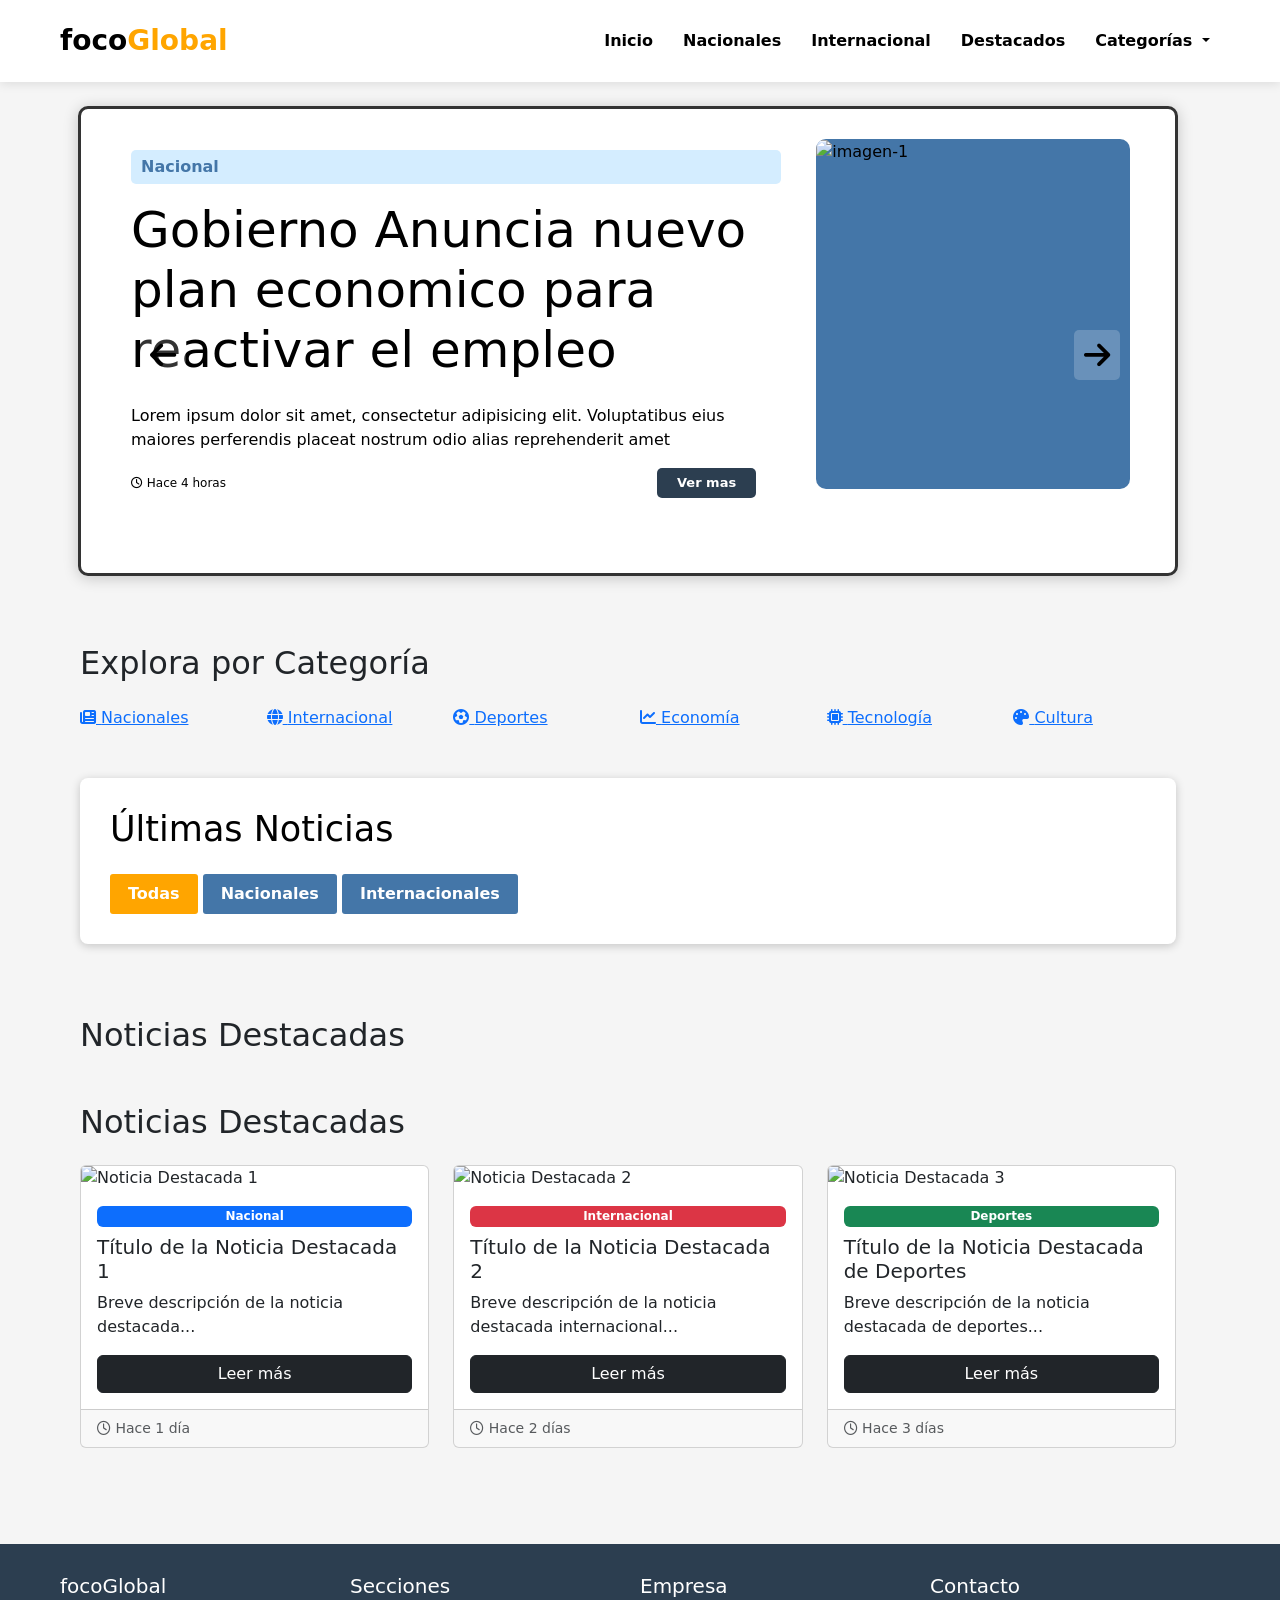
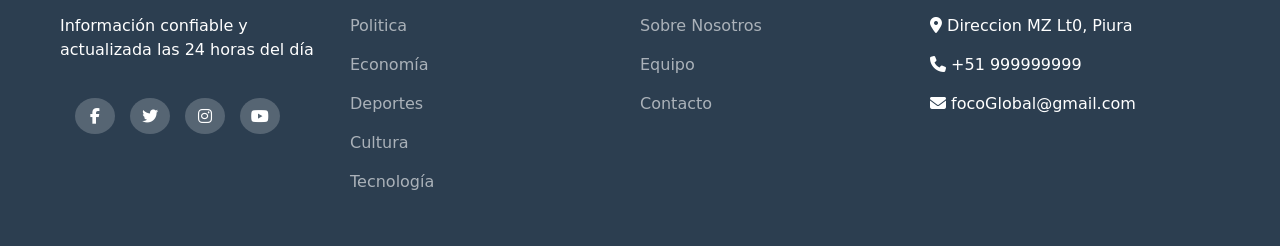
==== Publico/cate3.html @ e320c3e9 "Se movieron los archivos de categorias html y css a sus carpetas originales y se elimino la carpeta " ====
<!DOCTYPE html>
<html lang="en">

<head>
    <meta charset="UTF-8">
    <meta name="viewport" content="width=device-width, initial-scale=1.0">
    <title>Noticias-Inicio</title>
    <link href="https://cdn.jsdelivr.net/npm/bootstrap@5.3.5/dist/css/bootstrap.min.css" rel="stylesheet"
        integrity="sha384-SgOJa3DmI69IUzQ2PVdRZhwQ+dy64/BUtbMJw1MZ8t5HZApcHrRKUc4W0kG879m7" crossorigin="anonymous">
    <link rel="stylesheet" href="https://cdnjs.cloudflare.com/ajax/libs/font-awesome/6.4.0/css/all.min.css">

    <link rel="stylesheet" href="/Herramientas_Desarrollo/Css/nav.css">
    <link rel="stylesheet" href="/Herramientas_Desarrollo/Css/inicio.css">
</head>

<body>
    <nav>
        <div class="container">
            <div class="nav">
                <a href="inicio.html" class="logo">foco<span>Global</span></a>
                <ul class="nav-links">
                    <li><a href="inicio.html" class="active">Inicio</a></li>
                    <li><a href="#">Nacionales</a></li>
                    <li><a href="#">Internacional</a></li>
                    <li><a href="destacados.html">Destacados</a></li>
                    <li class="dropdown">
                        <button class="mi-boton-categoria btn btn-secondary dropdown-toggle" type="button"
                            id="dropdownMenuButton" data-bs-toggle="dropdown" aria-expanded="false">
                            Categorías
                        </button>
                        <ul class="dropdown-menu" aria-labelledby="dropdownMenuButton">
                            <li><a class="dropdown-item" href="#">Nacionales</a></li>
                            <li><a class="dropdown-item" href="#">Internacionales</a></li>
                        </ul>
                    </li>
                </ul>
                <button class="fas fa-bars"></button>
            </div>
        </div>
    </nav>

    <main class="mb-5">
        <div class="container">
            <div class="row">
                <div class="col-12 ultimo mt-4">
                    <div class="carrusel_contenido active">
                        <div class="imagen mb-4">
                            <img src="imagenes/logo.jpg" alt="imagen-1">
                        </div>
                        <div class="contenido-noticia">
                            <span class="categoria nacionales">Nacional</span>
                            <h3 class="py-3">Gobierno Anuncia nuevo plan economico para reactivar el empleo</h3>
                            <p>Lorem ipsum dolor sit amet, consectetur adipisicing elit. Voluptatibus eius
                                maiores perferendis placeat nostrum odio alias reprehenderit amet </p>
                            <div class="metas mb-1">
                                <span><i class="far fa-clock"></i> Hace 4 horas</span>
                                <button class="vermas">Ver mas</button>
                            </div>
                        </div>
                    </div>
                    </div>
                <div class="botones">
                    <button class="fas fa-arrow-right" id="siguiente"></button>
                    <button class="fas fa-arrow-left" id="retroceder"></button>
                </div>
            </div>

            <section class="container mt-5 categorias-section">
                <h2 class="mb-4">Explora por Categoría</h2>
                <div class="row row-cols-2 row-cols-md-4 row-cols-lg-6 g-3">
                    <div class="col">
                        <a href="#" class="categoria-card">
                            <i class="fas fa-newspaper categoria-icon"></i>
                            <span>Nacionales</span>
                        </a>
                    </div>
                    <div class="col">
                        <a href="#" class="categoria-card">
                            <i class="fas fa-globe categoria-icon"></i>
                            <span>Internacional</span>
                        </a>
                    </div>
                    <div class="col">
                        <a href="#" class="categoria-card">
                            <i class="fas fa-futbol categoria-icon"></i>
                            <span>Deportes</span>
                        </a>
                    </div>
                    <div class="col">
                        <a href="#" class="categoria-card">
                            <i class="fas fa-chart-line categoria-icon"></i>
                            <span>Economía</span>
                        </a>
                    </div>
                    <div class="col">
                        <a href="#" class="categoria-card">
                            <i class="fas fa-microchip categoria-icon"></i>
                            <span>Tecnología</span>
                        </a>
                    </div>
                    <div class="col">
                        <a href="#" class="categoria-card">
                            <i class="fas fa-palette categoria-icon"></i>
                            <span>Cultura</span>
                        </a>
                    </div>
                    </div>
            </section>

            <div class="container mt-5">
                <div class="row mb-4">
                    <div class="col-12">
                        <div class="sesiones">
                            <h2 class="sesion mb-4">Últimas Noticias</h2>
                            <div class="botones-filtro">
                                <button class="btn active" data-filtro="all">Todas</button>
                                <button class="btn" data-filtro="nacionales">Nacionales</button>
                                <button class="btn" data-filtro="internacionales">Internacionales</button>
                            </div>
                        </div>
                    </div>
                </div>
                <div class="row noticias-grid">
                    </div>
            </div>

            <section class="container mt-5 mb-5 noticias-destacadas-home">
                <h2 class="mb-4">Noticias Destacadas</h2>
                <div class="row row-cols-1 row-cols-md-2 row-cols-lg-3 g-4">
                    </div>
            </section>
            <section class="container mt-5 mb-5">
                <h2 class="mb-4">Noticias Destacadas</h2>
                <div class="row row-cols-1 row-cols-md-2 row-cols-lg-3 g-4">
                    <div class="col">
                        <div class="card h-100 noticia-destacada">
                            <img src="imagenes/logo.jpg" class="card-img-top" alt="Noticia Destacada 1">
                            <div class="card-body d-flex flex-column">
                                <span class="badge bg-primary mb-2 nacionales">Nacional</span>
                                <h5 class="card-title">Título de la Noticia Destacada 1</h5>
                                <p class="card-text">Breve descripción de la noticia destacada...</p>
                                <a href="#" class="btn btn-dark mt-auto ver-mas-bootstrap">Leer más</a>
                            </div>
                            <div class="card-footer text-muted small">
                                <i class="far fa-clock"></i> Hace 1 día
                            </div>
                        </div>
                    </div>
                    <div class="col">
                        <div class="card h-100 noticia-destacada">
                            <img src="imagenes/logo.jpg" class="card-img-top" alt="Noticia Destacada 2">
                            <div class="card-body d-flex flex-column">
                                <span class="badge bg-danger mb-2 internacionales">Internacional</span>
                                <h5 class="card-title">Título de la Noticia Destacada 2</h5>
                                <p class="card-text">Breve descripción de la noticia destacada internacional...</p>
                                <a href="#" class="btn btn-dark mt-auto ver-mas-bootstrap">Leer más</a>
                            </div>
                            <div class="card-footer text-muted small">
                                <i class="far fa-clock"></i> Hace 2 días
                            </div>
                        </div>
                    </div>
                    <div class="col">
                        <div class="card h-100 noticia-destacada">
                            <img src="imagenes/logo.jpg" class="card-img-top" alt="Noticia Destacada 3">
                            <div class="card-body d-flex flex-column">
                                <span class="badge bg-success mb-2 deportes">Deportes</span>
                                <h5 class="card-title">Título de la Noticia Destacada de Deportes</h5>
                                <p class="card-text">Breve descripción de la noticia destacada de deportes...</p>
                                <a href="#" class="btn btn-dark mt-auto ver-mas-bootstrap">Leer más</a>
                            </div>
                            <div class="card-footer text-muted small">
                                <i class="far fa-clock"></i> Hace 3 días
                            </div>
                        </div>
                    </div>
                </div>
            </section>
        </div>
    </main>

    <footer>
        <div class="container">
            <div class="row">
                <div class="col-12 col-sm-6 col-md-6 col-lg-3 mb-3">
                    <h4 class="logo mb-3">focoGlobal</h4>
                    <p>Información confiable y actualizada las 24 horas del día</p>
                    <div class="redes">
                        <button class="fab fa-facebook-f"></button>
                        <button class="fab fa-twitter"></button>
                        <button class="fab fa-instagram"></button>
                        <button class="fab fa-youtube"></button>
                    </div>
                </div>
                <div class="col-12 col-sm-6 col-md-6 col-lg-3 mb-3">
                    <h4 class="titulo mb-3">Secciones</h4>
                    <ul class="aparts">
                        <li><a href="">Politica</a></li>
                        <li><a href="">Economía</a></li>
                        <li><a href="">Deportes</a></li>
                        <li><a href="">Cultura</a></li>
                        <li><a href="">Tecnología</a></li>
                    </ul>
                </div>
                <div class="col-12 col-sm-6 col-md-6 col-lg-3 mb-3">
                    <h4 class="titulo mb-3">Empresa</h4>
                    <ul class="aparts">
                        <li><a href="">Sobre Nosotros</a></li>
                        <li><a href="">Equipo</a></li>
                        <li><a href="">Contacto</a></li>
                    </ul>
                </div>
                <div class="col-12 col-sm-6 col-md-6 col-lg-3 mb-3">
                    <h4 class="titulo mb-3">Contacto</h4>
                    <ul class="aparts">
                        <li><i class="fas fa-map-marker-alt"></i> Direccion MZ Lt0, Piura</li>
                        <li><i class="fas fa-phone"></i> +51 999999999</li>
                        <li><i class="fas fa-envelope"></i> focoGlobal@gmail.com</li>
                    </ul>
                </div>
            </div>
        </div>
    </footer>
    <script>
        document.querySelector(".fas").addEventListener("click", () => {
            document.querySelector(".nav-links").classList.toggle("active");
        });
    </script>

    <script>
        document.querySelectorAll(".botones-filtro .btn").forEach(button => {
            button.addEventListener("click", () => {
                document.querySelectorAll(" .botones-filtro .btn").forEach(btn => btn.classList.remove("active"));
                button.classList.add("active")

                const filtro = button.getAttribute("data-filtro");

                document.querySelectorAll(".noticias-grid .columna").forEach(
                    caja => {
                        if (filtro == "all") {
                            caja.style.display = "block";
                        } else {
                            if (caja.getAttribute("data-categoria") == filtro) {
                                caja.style.display = "block"
                            } else {
                                caja.style.display = "none"
                            }
                        }
                    }
                )
            })
        })
    </script>
    <script>
        document.addEventListener("DOMContentLoaded", function () {
            const slides = document.querySelectorAll('.carrusel_contenido');
            const siguiente = document.getElementById('siguiente');
            const retroceder = document.getElementById('retroceder');
            let indiceActual = 0;

            function mostrarSlide(index) {
                slides.forEach((slide, i) => {
                    slide.classList.remove('active');
                    slide.style.display = 'none';
                });
                slides[index].classList.add('active');
                slides[index].style.display = 'flex';
            }

            siguiente.addEventListener('click', () => {
                indiceActual = (indiceActual + 1) % slides.length;
                mostrarSlide(indiceActual);
            });

            retroceder.addEventListener('click', () => {
                indiceActual = (indiceActual - 1 + slides.length) % slides.length;
                mostrarSlide(indiceActual);
            });
            mostrarSlide(indiceActual);
        });
    </script>
    <script src="https://cdn.jsdelivr.net/npm/bootstrap@5.3.5/dist/js/bootstrap.bundle.min.js"
        integrity="sha384-k6d4wzSIapyDyv1kpU366/PK5hCdSbCRGRCMv+eplOQJWyd1fbcAu9OCUj5zNLiq"
        crossorigin="anonymous"></script>
</body>

</html>
---- Herramientas_Desarrollo/Css/nav.css ----
* {
    margin: 0;
    padding: 0;
    box-sizing: border-box;
}

nav {
    background-color: white;
    box-shadow: 0 2px 10px rgb(0, 0, 0, 0.1);
    position: sticky;
    top: 0;
    z-index: 1000;
}
body{
    min-height: 100vh;
    display: flex;
    justify-content: space-between;
    flex-direction: column;
    background-color: #F5F5F5;
}

.container {
    max-width: 1200px;
    width: 100%;

    .nav {
        display: flex;
        justify-content: space-between;
        align-items: center;
        padding: 20px 0px;

        .logo {
            font-size: 28px;
            font-weight: 600;
            text-decoration: none;
            color: black;

            span {
                color: orange;
            }
        }

        .logo:hover{
            color: orange;
            transition: 0.3s all ease-in-out;
        }

        .nav-links {
            display: flex;
            list-style: none;
            padding: 0 10px;
            margin: 8px 0;

            li a {
                margin-left: 30px;
                text-decoration: none;
                color: black;
                font-weight: 600;
            }

            li a:hover{
                color: orange;
                transition: 0.3s all ease-in-out;
            }
        }

        .fas {
            display: none;
            padding: 10px;
            font-size: 20px;
            border: none;
            background-color: white;
        }

        @media(max-width: 768px){
            nav{
                z-index: 100;
            }
            
            .nav-links{
                position: fixed;
                background-color: white;
                display: flex;
                flex-direction: column;
                text-align: start;

                top: 72px;
                left: -500px;
                height: 100vh;
                padding: 10px 20px;
                transition: 0.6s all ease-in-out;

                li{
                    padding: 13px 30px;
                }
            }

            .fas{
                display: block;
            }
            .active{
                transition: 0.6s all ease-in-out;
                left: -50px;
            }
        }
    }
}



footer{
    background-color: #2C3E50;
    color: white;
    padding: 30px 0 20px;
}

.container{
    width: 100%;
    padding: 0 20px;

    .row{
        width: 100%;

        .col-12, .col-md-3{
            .logo, .titulo{
                color: white;
                text-decoration: none;
                font-size: 20px;
                font-weight: 500;
            }

            .redes{
                display: flex;
                justify-content: flex-start;
                align-items: center;
                padding: 20px 0;
            

                button{
                    padding: 10px;
                    width: 40px;
                    border-radius: 50%;
                    border: none;
                    background-color: rgb(255, 255, 255, 0.2);
                    color: white;
                    margin-left: 15px;
                    transition: 0.2s all ease-in-out;
                }

                button:hover{
                    background-color: rgb(82, 171, 207);
                    position: relative;
                    transform: translateY(-3px);
                }
            }

            .aparts{
                list-style: none;
                padding: 0;

                li a{
                    text-decoration: none;
                    color: rgb(255, 255, 255, 0.6);
                }

                li{
                    margin-bottom: 15px;
                    color: rgb(255, 255, 255);
                }

                li a:hover{
                    color: white;
                    transition: 0.3s all ease-in-out;
                }
            }
        }

    }
}

.nav-links li.dropdown > button.mi-boton-categoria.btn.dropdown-toggle {
    background: none !important; /* Elimina el fondo */
    color: black !important; /* Asegura que el color del texto sea negro (como tus otros enlaces) */
    border: none !important; /* Elimina el borde */
    padding: 0 !important; /* Elimina el padding del botón */
    margin-left: 30px !important; /* Aplica el mismo margen izquierdo que tus otros enlaces */
    font-weight: 600 !important; /* Aplica la misma negrita que tus otros enlaces */
    text-decoration: none !important; /* Evita cualquier decoración de texto */
    box-shadow: none !important; /* Elimina cualquier sombra */
    -webkit-appearance: none !important; /* Para algunos navegadores */
    -moz-appearance: none !important; /* Para Firefox */
    appearance: none !important; /* Estilo base para apariencia nativa */
    cursor: pointer; /* Asegura que el cursor sea de puntero al pasar por encima */
}

.nav-links li.dropdown > button.mi-boton-categoria.btn.dropdown-toggle:hover {
    color: orange !important; /* Aplica el mismo color naranja al pasar el ratón */
    transition: 0.3s all ease-in-out !important; /* Aplica la misma transición */
    background: none !important; /* Asegura que no aparezca un fondo al hacer hover */
}

/* Estilos para el menú desplegable (si necesitas ajustarlo) */
.dropdown-menu {
    /* Aquí puedes ajustar el estilo del menú desplegable si es necesario */
    border: 1px solid #ccc; /* Ejemplo: mantener un borde para el menú */
    box-shadow: 0px 8px 16px 0px rgba(0,0,0,0.2); /* Ejemplo: mantener una sombra para el menú */
    /* ... otros estilos del menú ... */
}
---- Herramientas_Desarrollo/Css/inicio.css ----
* {
    padding: 0;
    margin: 0;
    box-sizing: border-box;
}

.sesiones {
    box-shadow: 0 2px 10px rgb(0, 0, 0, 0.2);
    padding: 30px;
    border-radius: 8px;
    background-color: white;

    .sesion {
        font-size: 35px;
        color: black;
    }

    .botones {
        display: flex;
        gap: 15px;
    }

    .btn {
        padding: 8px 18px;
        background-color: #4476a8;
        border: none;
        border-radius: 3px;
        color: white;
        font-weight: 600;
        transition: 0.3s all ease-in-out;
    }

    .btn:hover {
        background-color: #2C3E50;
        transform: translateY(-5px);
    }

    .active {
        background-color: orange;
        color: white;
    }

    .active:hover {
        background-color: orange;
    }
}


.ultimo {
    background-color: rgb(255, 255, 255);
    height: 470px;
    border-radius: 10px;
    padding: 30px;
    position: relative;
    margin: 20px auto;
    border: 3px solid #333;
    overflow: hidden;
    border-radius: 10px;
    box-shadow: 0 2px 15px rgb(0, 0, 0, 0.2);
    width: 1100px;
}

#siguiente {
    position: absolute;
    right: 150px;
    top: 320px;
    border: none;
    background-color: rgb(255, 255, 255, 0.2);
    color: black;
    padding: 10px;
    margin: 10px;
    border-radius: 5px;
    font-size: 30px;
}

#retroceder {
    position: absolute;
    left: 130px;
    top: 320px;
    border: none;
    background-color: rgb(255, 255, 255, 0.2);
    color: black;
    padding: 10px;
    margin: 10px;
    border-radius: 5px;
    font-size: 30px;
}

.carrusel_contenido {
    display: none;
    transition: all 0.5s ease-in-out;
    flex-direction: row-reverse;
    color: black;

    .contenido-noticia {
        padding: 0 20px;
        display: flex;
        justify-content: center;
        flex-direction: column;

    }

    .imagen {
        width: 800px;
        height: 350px;
        background-color: #4476a8;
        border-radius: 10px;
        overflow: hidden;
        margin: 0 15px;

        img {
            object-fit: cover;
            width: 100%;
            height: 100%;
        }
    }

    .categoria {
        padding: 5px 10px;
        border-radius: 5px;
        font-weight: 600;
        display: flex;
    }

    .nacionales {
        background-color: #D4EDFF;
        color: #4476a8;
    }

    .internacionales {
        background-color: #FFE8E8;
        color: #CB2333;
    }

    h3 {
        font-size: 50px;
        padding: 10px 0;
    }

    p {
        display: -webkit-box;
        -webkit-line-clamp: 3;
        line-clamp: 3;
        -webkit-box-orient: vertical;
        overflow: hidden;
        text-overflow: ellipsis;
    }

    .metas {
        display: flex;
        justify-content: space-between;
        align-items: center;
        padding: 0 25px 0 0;

        span {
            font-size: 12px;
        }

        .vermas {
            padding: 5px 20px;
            border: none;
            border-radius: 5px;
            background-color: #2C3E50;
            color: white;
            font-weight: 600;
            font-size: 13px;
        }
    }


}

.destacados {
    background-color: white;
    box-shadow: 0 2px 10px rgb(0, 0, 0, 0.15);
    padding: 10px 15px;
    border-radius: 8px;
}

.news {
    background-color: white;
    border-radius: 8px;
    box-shadow: 0 2px 10px rgb(0, 0, 0, 0.15);
    overflow: hidden;
    max-height: 490px;
    display: flex;
    flex-direction: column;
    justify-content: center;
    cursor: pointer;
    transition: 0.3s all ease-in-out;

    .contenido-noticia {
        display: flex;
        justify-content: space-around;
        flex-direction: column;
        padding: 15px 20px;

        .categoria {
            padding: 5px 10px;
            border-radius: 5px;
            font-weight: 600;
        }

        .nacionales {
            background-color: #D4EDFF;
            color: #4476a8;
        }

        .internacionales {
            background-color: #FFE8E8;
            color: #CB2333;
        }

        h3 {
            font-size: 20px;
            padding: 10px 0;
        }

        p {
            text-align: justify;
            display: -webkit-box;
            -webkit-line-clamp: 3;
            line-clamp: 3;
            -webkit-box-orient: vertical;
            overflow: hidden;
            text-overflow: ellipsis;
        }
    }

    .imagen {
        height: 160px;

        img {
            width: 100%;
            height: 100%;
            object-fit: cover;
        }
    }

    .metas {
        display: flex;
        justify-content: space-between;
        align-items: center;

        .vermas {
            padding: 5px 20px;
            border: none;
            border-radius: 5px;
            background-color: #2C3E50;
            color: white;
            font-weight: 600;
            font-size: 13px;
        }

        span {
            font-size: 12px;
        }
    }
}


.columna:nth-of-type(1) {
    width: 100%;

    .news {
        display: flex;
        flex-direction: row;
    }

    .imagen {
        width: 300px;
        height: 100%;

        img {
            object-fit: cover;
            width: inherit;
            height: inherit;
        }
    }

    .contenido-noticia {
        padding: 20px;

        h3 {
            padding: 10px 0;
            font-size: 20px;
        }

        .metas {
            padding: 10px 0;
            font-size: 15px;
        }
    }
}

.news:hover {
    transform: translateY(-2px);
}

.destacados {
    padding: 15px;

    .noticias {
        margin-left: 10px;
        padding: 0;
    }

    h4 {
        font-size: 25px;
        color: #2C3E50;
        padding: 10px 0 15px 0;
        border-bottom: 1px solid rgb(0, 0, 0, 0.2);
    }

    .destacadas {
        display: flex;
        border-bottom: 1px solid rgb(0, 0, 0, 0.2);
        padding: 10px 0 15px 0;

        h5 {
            color: black;
            font-size: 15px;
        }

        .imagen {
            width: 100px;
            height: 100px;

            img {
                width: inherit;
                height: inherit;
                object-fit: contain;
            }
        }

        .contenido {
            display: flex;
            justify-content: space-between;
            align-items: ce;
            flex-direction: column;
            padding: 5px 0;
            font-size: 12px;
        }
    }
}

@media(max-width: 768px) {
    .botones {
        display: flex;
        flex-direction: column;
    }


    .columna:nth-of-type(1) {

        .news {
            display: flex;
            flex-direction: column;
            justify-content: center;
            align-items: center;
            max-height: 650px;
        }

        .imagen {
            background-color: #CB2333;
            height: 200px;
            width: 100%;
        }

        .contenido-noticia {
            padding: 20px;

            h3 {
                padding: 10px 0;
                font-size: 20px;
            }

            .metas {
                padding: 10px 0;
                font-size: 15px;
            }
        }
    }

}
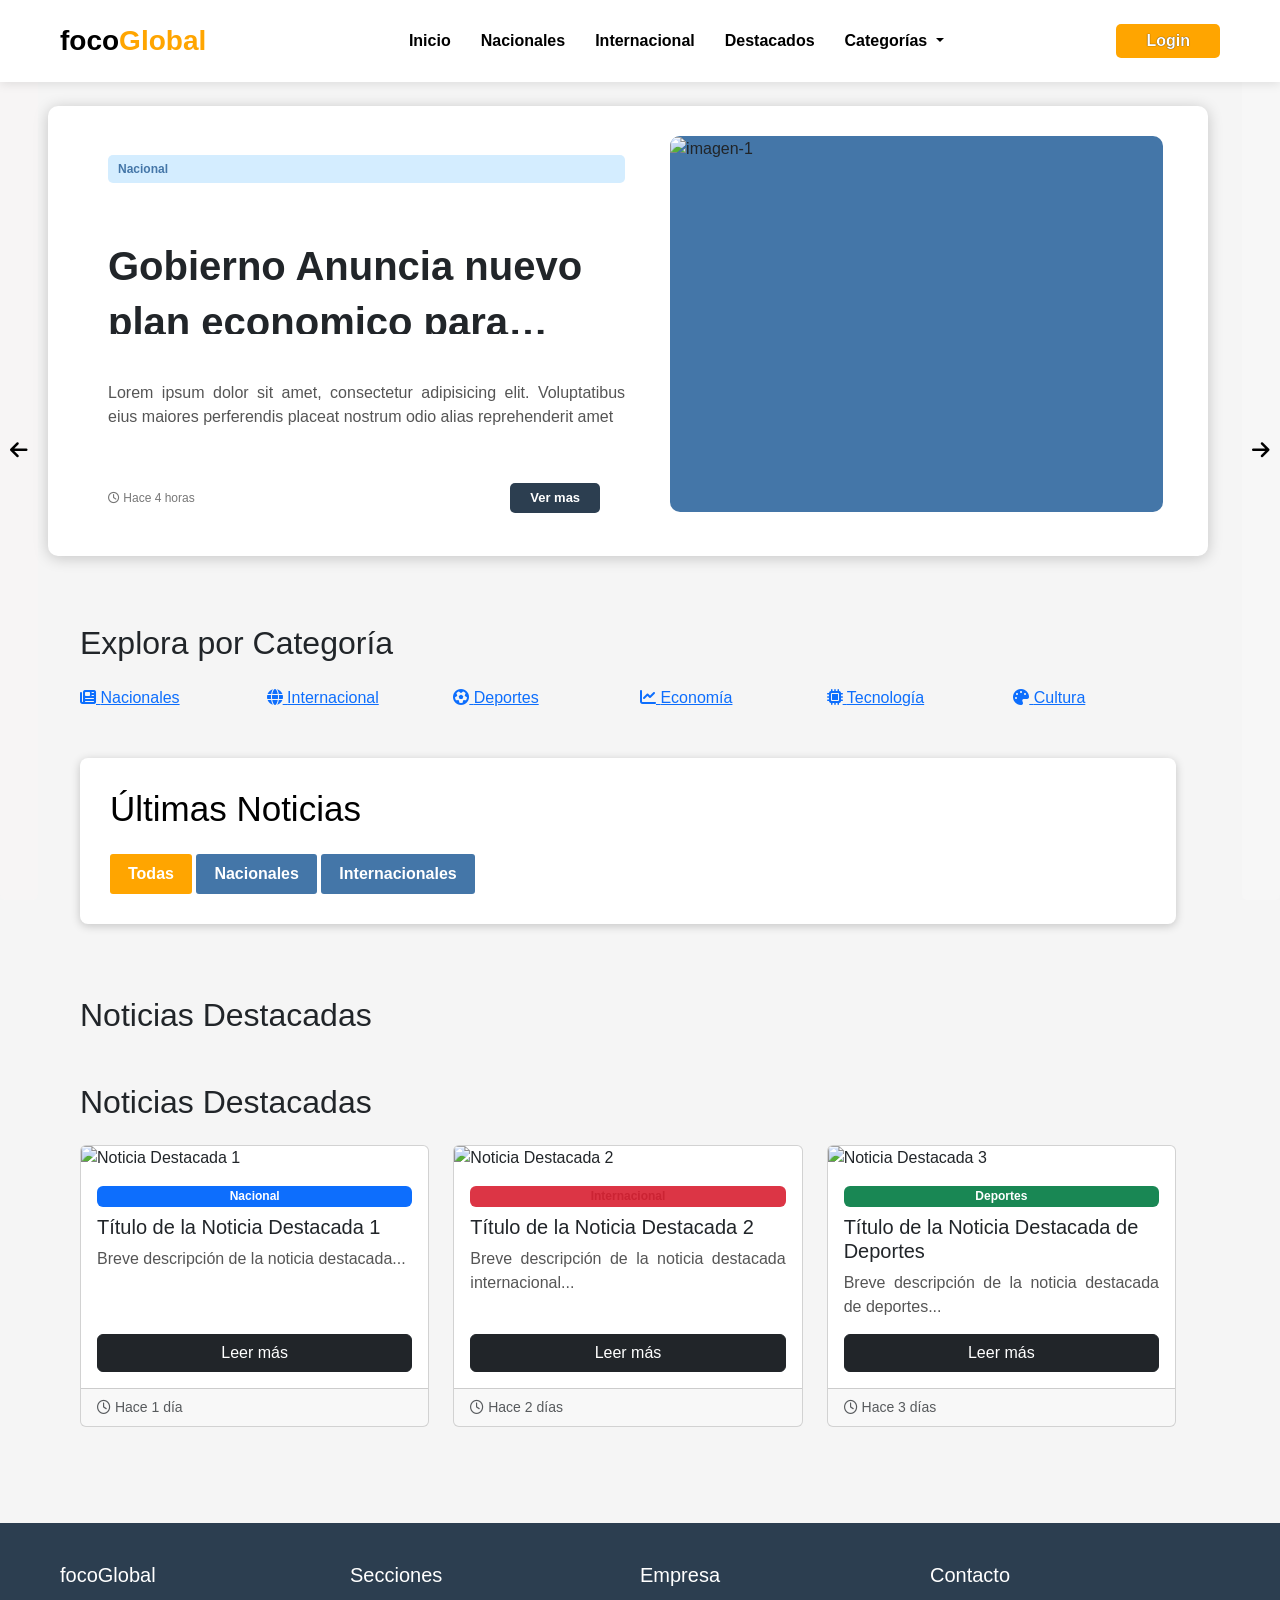
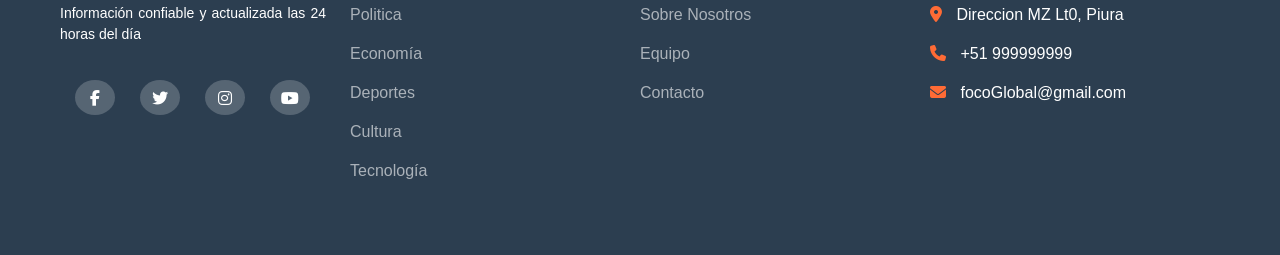
==== commit dd4bb2ba: "modificacion de archivos en la conexion de sus estilos" ====
--- a/Publico/cate3.html
+++ b/Publico/cate3.html
@@ -9,8 +9,10 @@
         integrity="sha384-SgOJa3DmI69IUzQ2PVdRZhwQ+dy64/BUtbMJw1MZ8t5HZApcHrRKUc4W0kG879m7" crossorigin="anonymous">
     <link rel="stylesheet" href="https://cdnjs.cloudflare.com/ajax/libs/font-awesome/6.4.0/css/all.min.css">
 
-    <link rel="stylesheet" href="/Herramientas_Desarrollo/Css/nav.css">
-    <link rel="stylesheet" href="/Herramientas_Desarrollo/Css/inicio.css">
+    <link rel="stylesheet" href="/Css/nav.css">
+    <link rel="stylesheet" href="/Css/inicio.css">
+    <link rel="stylesheet" href="/Css/destacados.css">
+    <link rel="stylesheet" href="/Css/registro.css">
 </head>
 
 <body>
@@ -18,27 +20,31 @@
         <div class="container">
             <div class="nav">
                 <a href="inicio.html" class="logo">foco<span>Global</span></a>
+
                 <ul class="nav-links">
-                    <li><a href="inicio.html" class="active">Inicio</a></li>
-                    <li><a href="#">Nacionales</a></li>
-                    <li><a href="#">Internacional</a></li>
-                    <li><a href="destacados.html">Destacados</a></li>
+                    <li><a href="/Publico/inicio.html">Inicio</a></li>
+                    <li><a href="/Publico/Nacional.html">Nacionales</a></li>
+                    <li><a href="/Publico/Internacional.html">Internacional</a></li>
+                    <li><a href="/Publico/destacados.html">Destacados</a></li>
                     <li class="dropdown">
                         <button class="mi-boton-categoria btn btn-secondary dropdown-toggle" type="button"
                             id="dropdownMenuButton" data-bs-toggle="dropdown" aria-expanded="false">
                             Categorías
                         </button>
                         <ul class="dropdown-menu" aria-labelledby="dropdownMenuButton">
-                            <li><a class="dropdown-item" href="#">Nacionales</a></li>
-                            <li><a class="dropdown-item" href="#">Internacionales</a></li>
+                            <li><a class="dropdown-item" href="/Publico/cate3.html">Nacionales</a></li>
+                            <li><a class="dropdown-item" href="/Publico/categorias2.html">Internacionales</a></li>
                         </ul>
                     </li>
+
                 </ul>
+
+                <a class="login" href="/Publico/login.html">Login</a>
+
                 <button class="fas fa-bars"></button>
             </div>
         </div>
     </nav>
-
     <main class="mb-5">
         <div class="container">
             <div class="row">
@@ -184,7 +190,9 @@
             <div class="row">
                 <div class="col-12 col-sm-6 col-md-6 col-lg-3 mb-3">
                     <h4 class="logo mb-3">focoGlobal</h4>
-                    <p>Información confiable y actualizada las 24 horas del día</p>
+
+                    <p class="anuncios">Información confiable y actualizada las 24 horas del día</p>
+
                     <div class="redes">
                         <button class="fab fa-facebook-f"></button>
                         <button class="fab fa-twitter"></button>
@@ -192,8 +200,10 @@
                         <button class="fab fa-youtube"></button>
                     </div>
                 </div>
+
                 <div class="col-12 col-sm-6 col-md-6 col-lg-3 mb-3">
                     <h4 class="titulo mb-3">Secciones</h4>
+
                     <ul class="aparts">
                         <li><a href="">Politica</a></li>
                         <li><a href="">Economía</a></li>
@@ -202,6 +212,7 @@
                         <li><a href="">Tecnología</a></li>
                     </ul>
                 </div>
+
                 <div class="col-12 col-sm-6 col-md-6 col-lg-3 mb-3">
                     <h4 class="titulo mb-3">Empresa</h4>
                     <ul class="aparts">
@@ -221,6 +232,7 @@
             </div>
         </div>
     </footer>
+
     <script>
         document.querySelector(".fas").addEventListener("click", () => {
             document.querySelector(".nav-links").classList.toggle("active");
--- a/Css/nav.css
+++ b/Css/nav.css
@@ -0,0 +1,232 @@
+* {
+    margin: 0;
+    padding: 0;
+    box-sizing: border-box;
+}
+
+nav {
+    background-color: white;
+    box-shadow: 0 2px 10px rgb(0, 0, 0, 0.1);
+    position: sticky;
+    top: 0;
+    z-index: 1000;
+}
+body{
+    min-height: 100vh;
+    display: flex;
+    justify-content: space-between;
+    flex-direction: column;
+    background-color: #F5F5F5;
+}
+
+.container {
+    max-width: 1200px;
+    width: 100%;
+
+    .nav {
+        display: flex;
+        justify-content: space-between;
+        align-items: center;
+        padding: 20px 0px;
+
+        .logo {
+            font-size: 28px;
+            font-weight: 600;
+            text-decoration: none;
+            color: black;
+
+            span {
+                color: orange;
+            }
+        }
+
+        .logo:hover{
+            color: orange;
+            transition: 0.3s all ease-in-out;
+        }
+
+        .nav-links {
+            display: flex;
+            list-style: none;
+            padding: 0 10px;
+            margin: 8px 0;
+
+            li a {
+                margin-left: 30px;
+                text-decoration: none;
+                color: black;
+                font-weight: 600;
+            }
+
+            li a:hover{
+                color: orange;
+                transition: 0.3s all ease-in-out;
+            }
+        }
+
+        .fas {
+            display: none;
+            padding: 10px;
+            font-size: 20px;
+            border: none;
+            background-color: white;
+        }
+
+        .login{
+            padding: 5px 30px;
+            background-color: orange;
+            color: white;
+            font-weight: bold;
+            border-radius: 5px;
+            border: none;
+            text-shadow: 0px 0px 1px black;
+            text-decoration: none;
+        }
+
+        @media(max-width: 800px){
+            .login{
+                order: 3;
+            }
+            .logo{
+                order: 2;
+            }
+
+            nav{
+                z-index: 100;
+            }
+            
+            .nav-links{
+                position: fixed;
+                background-color: white;
+                display: flex;
+                flex-direction: column;
+                text-align: start;
+
+                top: 72px;
+                left: -500px;
+                height: 100vh;
+                padding: 10px 20px;
+                transition: 0.6s all ease-in-out;
+
+                li{
+                    padding: 13px 30px;
+                }
+            }
+
+            .fas{
+                display: block;
+                order: 1;
+            }
+            .active{
+                transition: 0.6s all ease-in-out;
+                left: -50px;
+            }
+        }
+    }
+}
+.nav-links li.dropdown > button.mi-boton-categoria.btn.dropdown-toggle {
+    background: none !important; /* Elimina el fondo */
+    color: black !important; /* Asegura que el color del texto sea negro (como tus otros enlaces) */
+    border: none !important; /* Elimina el borde */
+    padding: 0 !important; /* Elimina el padding del botón */
+    margin-left: 30px !important; /* Aplica el mismo margen izquierdo que tus otros enlaces */
+    font-weight: 600 !important; /* Aplica la misma negrita que tus otros enlaces */
+    text-decoration: none !important; /* Evita cualquier decoración de texto */
+    box-shadow: none !important; /* Elimina cualquier sombra */
+    -webkit-appearance: none !important; /* Para algunos navegadores */
+    -moz-appearance: none !important; /* Para Firefox */
+    appearance: none !important; /* Estilo base para apariencia nativa */
+    cursor: pointer; /* Asegura que el cursor sea de puntero al pasar por encima */
+}
+
+.nav-links li.dropdown > button.mi-boton-categoria.btn.dropdown-toggle:hover {
+    color: orange !important; /* Aplica el mismo color naranja al pasar el ratón */
+    transition: 0.3s all ease-in-out !important; /* Aplica la misma transición */
+    background: none !important; /* Asegura que no aparezca un fondo al hacer hover */
+}
+
+/* Estilos para el menú desplegable (si necesitas ajustarlo) */
+.dropdown-menu {
+    /* Aquí puedes ajustar el estilo del menú desplegable si es necesario */
+    border: 1px solid #ccc; /* Ejemplo: mantener un borde para el menú */
+    box-shadow: 0px 8px 16px 0px rgba(0,0,0,0.2); /* Ejemplo: mantener una sombra para el menú */
+    /* ... otros estilos del menú ... */
+}
+
+.anuncios{
+    color: white;
+    font-size: 14px;
+    font-weight: 500;
+    text-decoration: none;
+}
+
+
+footer{
+    background-color: #2C3E50;
+    color: white;
+    padding: 30px 0 20px;
+}
+
+.container{
+    width: 100%;
+    padding: 0 20px;
+
+    .row{
+        width: 100%;
+
+        .col-12, .col-md-3{
+            .logo, .titulo{
+                color: white;
+                text-decoration: none;
+                font-size: 20px;
+                font-weight: 500;
+            }
+
+            .redes{
+                display: flex;
+                justify-content: flex-start;
+                align-items: center;
+                padding: 20px 0;
+            
+
+                button{
+                    padding: 10px;
+                    width: 40px;
+                    border-radius: 50%;
+                    border: none;
+                    background-color: rgb(255, 255, 255, 0.2);
+                    color: white;
+                    margin-left: 15px;
+                    transition: 0.2s all ease-in-out;
+                }
+
+                button:hover{
+                    background-color: rgb(82, 171, 207);
+                    position: relative;
+                    transform: translateY(-3px);
+                }
+            }
+
+            .aparts{
+                list-style: none;
+                padding: 0;
+
+                li a{
+                    text-decoration: none;
+                    color: rgb(255, 255, 255, 0.6);
+                }
+
+                li{
+                    margin-bottom: 15px;
+                    color: rgb(255, 255, 255);
+                }
+
+                li a:hover{
+                    color: white;
+                    transition: 0.3s all ease-in-out;
+                }
+            }
+        }
+
+    }
+}
--- a/Css/inicio.css
+++ b/Css/inicio.css
@@ -0,0 +1,462 @@
+* {
+    padding: 0;
+    margin: 0;
+    box-sizing: border-box;
+}
+
+.sesiones {
+    box-shadow: 0 2px 10px rgb(0, 0, 0, 0.2);
+    padding: 30px;
+    border-radius: 8px;
+    background-color: white;
+
+    .sesion {
+        font-size: 35px;
+        color: black;
+    }
+
+    .botones {
+        display: flex;
+        gap: 15px;
+    }
+
+    .btn {
+        padding: 8px 18px;
+        background-color: #4476a8;
+        border: none;
+        border-radius: 3px;
+        color: white;
+        font-weight: 600;
+        transition: 0.3s all ease-in-out;
+    }
+
+    .btn:hover {
+        background-color: #2C3E50;
+        transform: translateY(-5px);
+    }
+
+    .active {
+        background-color: orange;
+        color: white;
+    }
+
+    .active:hover {
+        background-color: orange;
+    }
+}
+
+
+.ultimo {
+    background-color: rgb(255, 255, 255);
+    height: 450px;
+    border-radius: 10px;
+    padding: 30px;
+    position: relative;
+    margin: 20px auto;
+    border-radius: 10px;
+    overflow: hidden;
+    border-radius: 10px;
+    box-shadow: 0 2px 15px rgb(0, 0, 0, 0.2);
+    width: 100%;
+}
+
+#siguiente {
+    position: absolute;
+    right: -10px;
+    top: -10px;
+    border: none;
+    background-color: rgba(255, 255, 255, 0.2);
+    color: black;
+    padding: 10px;
+    margin: 10px;
+    border-radius: 5px;
+    font-size: 20px;
+    height: 100%;
+}
+
+#retroceder {
+    position: absolute;
+    left: -10px;
+    top: -10px;
+    border: none;
+    background-color: rgba(255, 243, 243, 0.2);
+    color: black;
+    padding: 10px;
+    margin: 10px;
+    border-radius: 5px;
+    font-size: 20px;
+    height: 100%;
+}
+
+.carrusel_contenido {
+    display: none;
+    transition: all 0.5s ease-in-out;
+    flex-direction: row-reverse;
+
+
+    .contenido-noticia {
+        padding: 0 30px;
+        display: flex;
+        justify-content: space-around;
+        flex-direction: column;
+        height: 100%;
+        height: 400px;
+
+    }
+
+    .imagen {
+        width: 1200px;
+        height: auto;
+        background-color: #4476a8;
+        border-radius: 10px;
+        overflow: hidden;
+        margin: 0 15px;
+
+        img {
+            object-fit: cover;
+            width: 100%;
+            height: 100%;
+        }
+    }
+
+    .categoria {
+        padding: 5px 10px;
+        border-radius: 5px;
+        font-weight: 600;
+        display: flex;
+    }
+
+    .nacionales {
+        background-color: #D4EDFF;
+        color: #4476a8;
+    }
+
+    .internacionales {
+        background-color: #FFE8E8;
+        color: #CB2333;
+    }
+
+    h3 {
+        font-size: 40px;
+        padding: 10px 0;
+        font-weight: bold;
+    }
+
+    p {
+        display: -webkit-box;
+        -webkit-line-clamp: 3;
+        line-clamp: 3;
+        -webkit-box-orient: vertical;
+        overflow: hidden;
+        text-overflow: ellipsis;
+    }
+
+    .metas {
+        display: flex;
+        justify-content: space-between;
+        align-items: center;
+        padding: 0 25px 0 0;
+
+        span {
+            font-size: 12px;
+        }
+
+        .vermas {
+            padding: 5px 20px;
+            border: none;
+            border-radius: 5px;
+            background-color: #2C3E50;
+            color: white;
+            font-weight: 600;
+            font-size: 13px;
+        }
+    }
+
+
+}
+
+.destacados {
+    background-color: white;
+    box-shadow: 0 2px 10px rgb(0, 0, 0, 0.15);
+    padding: 10px 15px;
+    border-radius: 8px;
+}
+
+.news {
+    background-color: white;
+    border-radius: 8px;
+    box-shadow: 0 2px 10px rgb(0, 0, 0, 0.15);
+    overflow: hidden;
+    max-height: 490px;
+    min-height: 300px;
+    height: 100%;
+    display: flex;
+    flex-direction: column;
+    justify-content: space-between;
+    cursor: pointer;
+    transition: 0.3s all ease-in-out;
+
+    .contenido-noticia {
+        display: flex;
+        justify-content: space-between;
+        flex-direction: column;
+        padding: 1rem;
+
+        .categoria {
+            padding: 5px 10px;
+            border-radius: 5px;
+            font-weight: 600;
+        }
+
+        .nacionales {
+            background-color: #D4EDFF;
+            color: #4476a8;
+            margin-left: 10px;
+        }
+
+        .internacionales {
+            background-color: #FFE8E8;
+            color: #CB2333;
+        }
+
+        h3 {
+            font-size: 20px;
+            display: -webkit-box;
+            -webkit-box-orient: vertical;
+            -webkit-line-clamp: 3;
+            overflow: hidden;
+            text-overflow: ellipsis;
+            word-break: break-word;
+            line-height: 1.4em;
+            height: calc(2 * 2.5em);
+        }
+
+        p {
+            text-align: justify;
+            display: -webkit-box;
+            -webkit-line-clamp: 3;
+            line-clamp: 3;
+            -webkit-box-orient: vertical;
+            overflow: hidden;
+            text-overflow: ellipsis;
+        }
+    }
+
+    .imagen {
+        height: 160px;
+
+        img {
+            width: 100%;
+            height: 100%;
+            object-fit: cover;
+        }
+    }
+
+    .metas {
+        display: flex;
+        justify-content: space-around;
+        align-items: center;
+
+        .vermas {
+            padding: 5px 20px;
+            border: none;
+            border-radius: 5px;
+            background-color: #2C3E50;
+            color: white;
+            font-weight: 600;
+            font-size: 13px;
+        }
+
+        span {
+            font-size: 12px;
+        }
+    }
+}
+
+
+.columna:nth-of-type(1) {
+    width: 100%;
+
+    .news {
+        display: flex;
+        flex-direction: row;
+    }
+
+    .imagen {
+        width: 300px;
+        height: 400px;
+        max-height: 400px;
+
+        img {
+            object-fit: cover;
+            width: inherit;
+            height: inherit;
+        }
+    }
+
+    .contenido-noticia {
+        padding: 20px;
+
+        h3 {
+            padding: 10px 0;
+            font-size: 20px;
+        }
+
+        .metas {
+            padding: 10px 0;
+            font-size: 15px;
+        }
+    }
+}
+
+.news:hover {
+    transform: translateY(-2px);
+}
+
+.destacados {
+    padding: 0;
+
+
+    h4 {
+        font-size: 22px;
+        color: #2C3E50;
+        padding: 10px 0 15px 0;
+        border-bottom: 1px solid rgb(0, 0, 0, 0.2);
+    }
+
+    .destacadas {
+        display: flex;
+        border-bottom: 1px solid rgb(0, 0, 0, 0.2);
+        padding: 10px 0 15px 0;
+        justify-content: space-around;
+        align-items: center;
+        gap: 10px;
+
+        h5 {
+            color: black;
+            font-size: 12px;
+        }
+
+        .imagen {
+            width: 100px;
+            height: 100px;
+
+
+            img {
+                width: inherit;
+                height: inherit;
+                object-fit: cover;
+            }
+        }
+
+        .contenido {
+            display: flex;
+            justify-content: space-between;
+            align-items: ce;
+            flex-direction: column;
+            padding: 5px 0;
+            font-size: 12px;
+        }
+    }
+}
+
+.fila {
+    padding: 0;
+    margin: 0;
+}
+
+.columna {
+    padding: 4px;
+}
+
+.noticias {
+    padding: 10px;
+    margin: 10px;
+}
+
+@media(max-width: 768px) {
+
+    .ultimo {
+        height: 500px;
+        padding: 10px;
+        border-radius: 0;
+        display: flex;
+        padding:  0 20px ;
+        overflow: hidden;
+        border-radius: 20px;
+
+        .carrusel_contenido{
+            display: flex;
+            justify-content: flex-start;
+            flex-direction: column;
+            align-items: center;
+        }
+        #siguiente, #retroceder {
+            background-color: white;
+        }
+
+        .imagen{
+            height: 600px;
+        }
+        
+
+        p{
+            display: none;
+        }
+    }
+    
+
+    .carrusel_contenido {
+        display: flex;
+        flex-direction: column;
+        justify-content: center;
+        align-items: center;
+    }
+
+    .imagen {
+        width: 100% !important;
+        margin-bottom: var(--space-md);
+    }
+
+    .columna:nth-of-type(1) .news {
+        min-height: auto;
+    }
+
+    .botones {
+        display: flex;
+        flex-direction: column;
+    }
+
+
+    .columna:nth-of-type(1) {
+
+        .news {
+            display: flex;
+            flex-direction: column;
+            justify-content: center;
+            align-items: center;
+            max-height: 650px;
+        }
+
+        .imagen {
+            background-color: #CB2333;
+            height: 200px;
+            width: 100%;
+        }
+
+        .contenido-noticia {
+            padding: 20px;
+
+            h3 {
+                padding: 10px 0;
+                font-size: 20px;
+            }
+
+            .metas {
+                padding: 10px 0;
+                font-size: 15px;
+            }
+        }
+    }
+
+}
--- a/Css/destacados.css
+++ b/Css/destacados.css
@@ -0,0 +1,299 @@
+
+
+
+/* Estilos de nacional.css */
+body {
+    background-color: #f5f5f5;
+    font-family: 'Segoe UI', Tahoma, Geneva, Verdana, sans-serif;
+}
+
+.header-section {
+    color: black;
+    padding: 16px 0;
+    text-align: center;
+    margin-bottom: 2rem;
+}
+
+.news-container {
+    padding: 0 15px;
+    min-height: 600px;
+}
+
+.news {
+    background-color: white;
+    border-radius: 8px;
+    box-shadow: 0 2px 10px rgb(0, 0, 0, 0.15);
+    overflow: hidden;
+    max-height: 450px;
+    min-height: 300px;
+    height: 100%;
+    display: flex;
+    flex-direction: column;
+    justify-content: space-between;
+    cursor: pointer;
+    transition: 0.3s all ease-in-out;
+}
+
+.news:hover {
+    transform: translateY(-5px);
+    box-shadow: 0 5px 15px rgba(0, 0, 0, 0.2);
+}
+
+.contenido-noticia {
+    display: flex;
+    justify-content: space-between;
+    flex-direction: column;
+    padding: 1rem;
+}
+
+/* Estilos para etiquetas de categoría */
+.etiquetas-container {
+    display: flex;
+    gap: 5px;
+    margin-bottom: 10px;
+    flex-wrap: wrap;
+}
+
+.categoria {
+    border-radius: 5px;
+    font-weight: 600;
+    padding: 5px 10px;
+    display: inline-block;
+    font-size: 0.75rem;
+}
+.contenido-noticia{
+    display: flex;
+    flex-wrap: wrap;
+}
+
+/* Estilos para tipo (Nacional/Internacional) */
+.nacional {
+    background-color: #D4EDFF;
+    color: #4476a8;
+    margin: 0;
+}
+
+.internacionales {
+    background-color: #FFE8E8;
+    color: #CB2333;
+}
+
+.categoria.politica {
+    background-color: #FFE8E8;
+    color: #CB2333;
+}
+
+.categoria.educacion {
+    background-color: #E8F5E9;
+    color: #2E7D32;
+}
+
+.categoria.salud {
+    background-color: #73b6e6;
+    color: #003f88;
+}
+
+.categoria.economia {
+    background-color: #FFF8E1;
+    color: #FF8F00;
+}
+
+.categoria.cultura {
+    background-color: #F3E5F5;
+    color: #7B1FA2;
+}
+
+.categoria.deportes {
+    background-color: #E0F7FA;
+    color: #00838F;
+}
+
+.categoria.tecnologia {
+    background-color: #E8EAF6;
+    color: #3949AB;
+}
+
+.categoria.medio-ambiente {
+    background-color: #E8F5E9;
+    color: #2E7D32;
+}
+
+.categoria.política {
+    background-color: #f7de83;
+    color: #363635;
+}
+
+.categoria.educación {
+    background-color: #63f5ff;
+    color: #000000;
+}
+
+.categoria.economía {
+    background-color: #a17fcf;
+    color: #490042;
+}
+h3 {
+    font-size: 20px;
+    display: -webkit-box;
+    -webkit-box-orient: vertical;
+    -webkit-line-clamp: 2;
+    line-clamp: 2;
+    max-height: 2.8em;
+    overflow: hidden;
+    text-overflow: ellipsis;
+    word-break: break-word;
+    line-height: 1.4em;
+}
+
+p {
+    text-align: justify;
+    display: -webkit-box;
+    -webkit-line-clamp: 2;
+    line-clamp: 2;
+    -webkit-box-orient: vertical;
+    overflow: hidden;
+    text-overflow: ellipsis;
+    color: #555;
+    margin-bottom: 15px;
+}
+
+.imagen {
+    min-height: 220px;
+}
+
+.imagen img {
+    width: 100%;
+    height: 100%;
+    object-fit: cover;
+}
+
+.metas {
+    display: flex;
+    justify-content: space-between;
+    align-items: center;
+}
+
+.vermas {
+    border: none;
+    border-radius: 5px;
+    padding: 7px 15px;
+    background-color: #2C3E50;
+    color: white;
+    font-weight: 600;
+    font-size: 13px;
+    transition: all 0.3s;
+}
+
+.vermas:hover {
+    background-color: #1a252f;
+}
+
+.metas span {
+    font-size: 12px;
+    color: #777;
+}
+
+.pagination-container {
+    margin-top: 2rem;
+    display: flex;
+    justify-content: center;
+}
+
+.pagination {
+    display: flex;
+    padding: 0;
+    margin: 0;
+    gap: 5px;
+}
+
+.pagination .page-link {
+    color: #2C3E50;
+    border: 1px solid #bcbdbe;
+    background: transparent;
+    margin: 0 3px;
+    border-radius: 8px;
+    min-width: 40px;
+    height: 40px;
+    display: flex;
+    align-items: center;
+    justify-content: center;
+    transition: all 0.3s;
+}
+
+.pagination .page-item.active .page-link {
+    background-color: #FF6B35;
+    color: white;
+}
+
+.pagination .page-item:hover .page-link {
+    transform: translateY(-3px);
+}
+
+@media (max-width: 768px) {
+    .news {
+        max-height: none;
+    }
+}
+
+/* Estilos del footer */
+footer {
+    background-color: #2C3E50;
+    color: white;
+    padding: 40px 0;
+}
+
+footer .logo {
+    color: white;
+    font-size: 24px;
+    font-weight: 700;
+}
+
+footer p {
+    color: #ccc;
+}
+
+footer .redes button {
+    background-color: transparent;
+    border: 1px solid #ccc;
+    border-radius: 50%;
+    width: 35px;
+    height: 35px;
+    margin-right: 10px;
+    color: #ccc;
+    transition: all 0.3s;
+}
+
+footer .redes button:hover {
+    background-color: #FF6B35;
+    color: white;
+    border-color: #FF6B35;
+}
+
+footer .titulo {
+    font-size: 18px;
+    font-weight: 600;
+}
+
+footer .aparts {
+    list-style: none;
+    padding: 0;
+}
+
+footer .aparts li {
+    margin-bottom: 10px;
+}
+
+footer .aparts a {
+    color: #ccc;
+    text-decoration: none;
+    transition: color 0.3s;
+}
+
+footer .aparts a:hover {
+    color: #FF6B35;
+}
+
+footer .aparts i {
+    margin-right: 10px;
+    color: #FF6B35;
+}
--- a/Css/registro.css
+++ b/Css/registro.css
@@ -0,0 +1,52 @@
+body {
+    background-color: #f5f5f5; /* Gris claro */
+    height: 100vh;
+}
+.register-container {
+    background: white;
+    border-radius: 10px;
+    box-shadow: 0 5px 15px rgba(0, 0, 0, 0.1);
+}
+.register-header {
+    color: black;
+    padding: 10px;
+    border-radius: 10px 10px 0 0;
+    text-align: center;
+}
+.register-header h2 {
+    font-weight: 700;
+}
+.register-body {
+    padding: 30px;
+}
+.btn-register {
+    background: rgb(255, 165, 0, 0.8);
+    color: white;
+    font-weight: 600;
+    border: none;
+}
+.btn-register:hover {
+    background: #e05a2b; 
+}
+.iniciar{
+    color:black;
+    text-decoration: none;
+    font-weight: 600;
+    text-decoration: none;
+    list-style: none;
+}
+.iniciar:hover{
+    color: rgb(84, 84, 232);
+}
+.password-strength {
+    height: 5px;
+    background: #e9ecef;
+    margin-top: 5px;
+    border-radius: 5px;
+    overflow: hidden;
+}
+.strength-bar {
+    height: 100%;
+    width: 0%;
+    transition: width 0.3s;
+}
